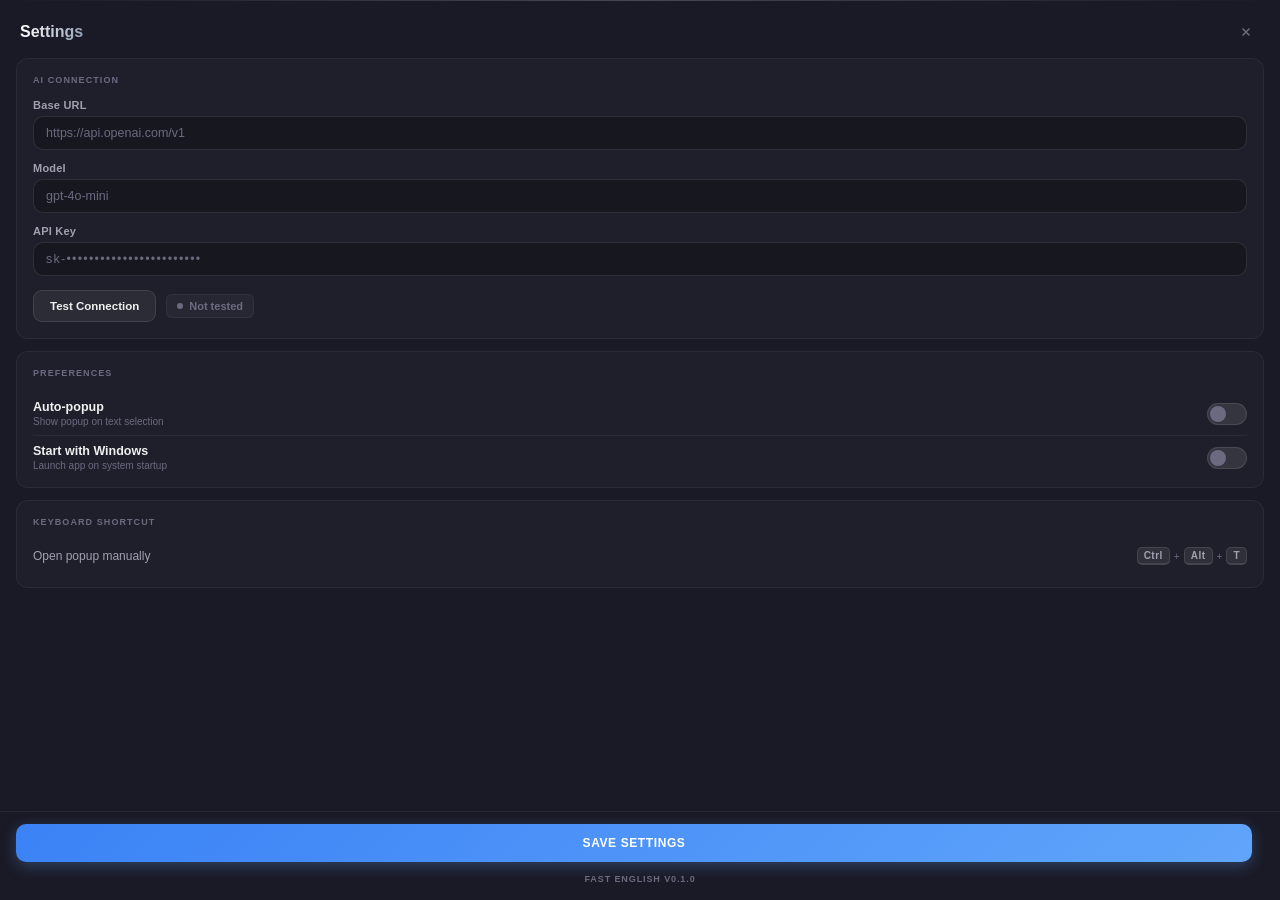
==== assets/popup/settings.html @ 7d591eac "feat(ui): migrate popup and settings to WebView2 with wry/tao - Replace iced-based popup with HTML/C" ====
<!DOCTYPE html>
<html lang="en">
<head>
  <meta charset="UTF-8">
  <meta name="viewport" content="width=device-width, initial-scale=1.0">
  <title>Fast English — Settings</title>
  <link rel="stylesheet" href="settings.css">
</head>
<body>

<div id="settings-root">
  <div class="settings-container">

    <!-- Header -->
    <div class="settings-header">
      <span class="settings-title">Settings</span>
      <button class="btn-close" id="settings-close" aria-label="Close">
        <svg width="14" height="14" viewBox="0 0 24 24" fill="none" stroke="currentColor" stroke-width="2.5">
          <path d="M18 6L6 18M6 6l12 12"/>
        </svg>
      </button>
    </div>

    <!-- Scrollable Body -->
    <div class="settings-body">

      <!-- AI Connection -->
      <div class="settings-section">
        <div class="section-title">AI Connection</div>

        <div class="field">
          <label class="field-label" for="input-base-url">Base URL</label>
          <input
            class="field-input"
            id="input-base-url"
            type="url"
            placeholder="https://api.openai.com/v1"
            autocomplete="off"
            spellcheck="false"
          />
        </div>

        <div class="field">
          <label class="field-label" for="input-model">Model</label>
          <input
            class="field-input"
            id="input-model"
            type="text"
            placeholder="gpt-4o-mini"
            autocomplete="off"
            spellcheck="false"
          />
        </div>

        <div class="field">
          <label class="field-label" for="input-api-key">API Key</label>
          <input
            class="field-input"
            id="input-api-key"
            type="password"
            placeholder="sk-••••••••••••••••••••••••"
            autocomplete="new-password"
            spellcheck="false"
          />
        </div>

        <div class="test-row">
          <button class="btn-test" id="btn-test-connection">Test Connection</button>
          <div class="status-badge status-badge--idle" id="test-status-badge">
            <div class="badge-dot"></div>
            <span id="test-status-text">Not tested</span>
          </div>
        </div>
      </div>

      <!-- Preferences -->
      <div class="settings-section">
        <div class="section-title">Preferences</div>

        <div class="preference-row">
          <div class="preference-label">
            <span class="preference-name">Auto-popup</span>
            <span class="preference-hint">Show popup on text selection</span>
          </div>
          <label class="toggle-switch">
            <input type="checkbox" id="toggle-auto-popup">
            <span class="toggle-slider"></span>
          </label>
        </div>

        <div class="preference-row">
          <div class="preference-label">
            <span class="preference-name">Start with Windows</span>
            <span class="preference-hint">Launch app on system startup</span>
          </div>
          <label class="toggle-switch">
            <input type="checkbox" id="toggle-auto-start">
            <span class="toggle-slider"></span>
          </label>
        </div>
      </div>

      <!-- Hotkey -->
      <div class="settings-section">
        <div class="section-title">Keyboard Shortcut</div>
        <div class="hotkey-row">
          <span class="hotkey-label">Open popup manually</span>
          <div class="hotkey-keys">
            <span class="kbd">Ctrl</span>
            <span class="hotkey-plus">+</span>
            <span class="kbd">Alt</span>
            <span class="hotkey-plus">+</span>
            <span class="kbd">T</span>
          </div>
        </div>
      </div>

    </div><!-- /.settings-body -->

    <!-- Footer: Save + Version -->
    <div class="settings-footer">
      <div class="save-row">
        <button class="btn-save" id="btn-save">Save Settings</button>
        <span class="save-feedback" id="save-feedback"></span>
      </div>
      <div class="version-label">Fast English v0.1.0</div>
    </div>

  </div><!-- /.settings-container -->
</div><!-- /#settings-root -->

<script src="settings.js"></script>
</body>
</html>
---- assets/popup/settings.css ----
/* ===================================================
   Fast English — Settings Window Stylesheet
   Shares design tokens with popup.css
   =================================================== */

/* ---------- Font ---------- */
@font-face {
  font-family: 'Plus Jakarta Sans';
  font-style: normal;
  font-weight: 400 700;
  src: local('Plus Jakarta Sans'), local('PlusJakartaSans');
}

/* ---------- Design Tokens (same as popup.css) ---------- */
:root {
  --surface:           rgba(30, 30, 46, 1);
  --surface-elevated:  rgba(37, 37, 54, 1);
  --surface-border:    rgba(58, 58, 80, 0.6);
  --mica-bg:           rgba(26, 26, 38, 1);
  --border:            rgba(255, 255, 255, 0.1);
  --border-subtle:     rgba(255, 255, 255, 0.05);

  --primary:           #3b82f6;
  --primary-light:     #60a5fa;
  --primary-glow:      rgba(96, 165, 250, 0.3);
  --primary-gradient:  linear-gradient(135deg, #3b82f6 0%, #60a5fa 100%);

  --text-primary:      #f0f0f0;
  --text-secondary:    #a0a0b0;
  --text-muted:        #6b6b80;

  --success:           #22c55e;
  --error:             #ef4444;
  --warning:           #fbbc2e;

  --radius-popup:      20px;
  --radius-card:       12px;
  --radius-btn:        10px;
  --radius-input:      10px;

  --transition-fast:   150ms ease;
  --transition-base:   200ms cubic-bezier(0.23, 1, 0.32, 1);
}

/* ---------- Reset ---------- */
*, *::before, *::after {
  box-sizing: border-box;
  margin: 0;
  padding: 0;
}

/* ---------- Base ---------- */
html, body {
  width: 100%;
  height: 100%;
}

body {
  margin: 0;
  background: #1a1a26;
  overflow: hidden;
  font-family: 'Plus Jakarta Sans', 'Segoe UI', -apple-system, sans-serif;
  font-size: 14px;
  color: var(--text-primary);
  -webkit-font-smoothing: antialiased;
}

#settings-root {
  width: 100%;
  height: 100%;
}

/* ---------- Settings Container ---------- */
.settings-container {
  background: var(--mica-bg);
  border: none;
  border-radius: 0;
  box-shadow: none;
  position: relative;
  overflow: hidden;
  display: flex;
  flex-direction: column;
  width: 100%;
  height: 100%;
}

.settings-container::before {
  content: "";
  position: absolute;
  top: 0; left: 0; right: 0; height: 1px;
  background: linear-gradient(90deg, transparent, rgba(255, 255, 255, 0.2), transparent);
  pointer-events: none;
  z-index: 1;
}

@keyframes slideIn {
  from { opacity: 0; transform: translateY(20px) scale(0.95); }
  to   { opacity: 1; transform: translateY(0)    scale(1); }
}

/* ---------- Settings Header ---------- */
.settings-header {
  display: flex;
  align-items: center;
  justify-content: space-between;
  padding: 18px 20px 12px;
  flex-shrink: 0;
}

.settings-title {
  font-size: 16px;
  font-weight: 700;
  background: linear-gradient(to right, #fff, #94a3b8);
  -webkit-background-clip: text;
  -webkit-text-fill-color: transparent;
  background-clip: text;
}

/* Close button */
.btn-close {
  background: none;
  border: none;
  cursor: pointer;
  color: var(--text-muted);
  width: 28px;
  height: 28px;
  border-radius: 50%;
  display: flex;
  align-items: center;
  justify-content: center;
  transition: background var(--transition-fast), color var(--transition-fast);
  flex-shrink: 0;
}
.btn-close:hover { background: rgba(255,255,255,0.1); color: var(--text-primary); }
.btn-close:active { transform: scale(0.92); }

/* ---------- Scrollable Body ---------- */
.settings-body {
  flex: 1;
  overflow-y: auto;
  padding: 0 16px 16px;
}

.settings-body::-webkit-scrollbar { width: 4px; }
.settings-body::-webkit-scrollbar-track { background: transparent; }
.settings-body::-webkit-scrollbar-thumb { background: var(--surface-border); border-radius: 2px; }

/* ---------- Section Card ---------- */
.settings-section {
  background: rgba(255,255,255,0.025);
  border: 1px solid var(--border-subtle);
  border-radius: var(--radius-card);
  padding: 16px;
  margin-bottom: 12px;
}

.section-title {
  font-size: 9px;
  font-weight: 700;
  letter-spacing: 0.12em;
  text-transform: uppercase;
  color: var(--text-muted);
  margin-bottom: 14px;
}

/* ---------- Form Fields ---------- */
.field {
  margin-bottom: 12px;
}
.field:last-child { margin-bottom: 0; }

.field-label {
  display: block;
  font-size: 11px;
  font-weight: 600;
  color: var(--text-secondary);
  margin-bottom: 5px;
  letter-spacing: 0.02em;
}

.field-input {
  width: 100%;
  background: rgba(0,0,0,0.25);
  border: 1px solid var(--border);
  border-radius: var(--radius-input);
  color: var(--text-primary);
  font-family: inherit;
  font-size: 12.5px;
  padding: 9px 12px;
  outline: none;
  transition: border-color var(--transition-fast), box-shadow var(--transition-fast), background var(--transition-fast);
}
.field-input:hover  { border-color: rgba(255,255,255,0.2); background: rgba(0,0,0,0.3); }
.field-input:focus  { border-color: var(--primary); box-shadow: 0 0 0 2px rgba(59,130,246,0.2); }
.field-input::placeholder { color: var(--text-muted); }
.field-input[type="password"] { letter-spacing: 0.1em; }

/* ---------- Test Connection Row ---------- */
.test-row {
  display: flex;
  align-items: center;
  gap: 10px;
  margin-top: 14px;
}

.btn-test {
  background: rgba(255,255,255,0.06);
  border: 1px solid var(--border);
  border-radius: 9px;
  color: var(--text-primary);
  font-family: inherit;
  font-size: 11.5px;
  font-weight: 600;
  padding: 9px 16px;
  cursor: pointer;
  transition: all var(--transition-fast);
  white-space: nowrap;
}
.btn-test:hover  { background: rgba(255,255,255,0.1); border-color: rgba(255,255,255,0.2); }
.btn-test:active { transform: scale(0.97); }

/* Test status badge */
.status-badge {
  display: inline-flex;
  align-items: center;
  gap: 6px;
  font-size: 11px;
  font-weight: 600;
  padding: 5px 10px;
  border-radius: 6px;
  transition: all var(--transition-fast);
}

.status-badge--idle {
  background: rgba(255,255,255,0.04);
  color: var(--text-muted);
  border: 1px solid var(--border-subtle);
}

.status-badge--testing {
  background: rgba(251,188,46,0.1);
  color: var(--warning);
  border: 1px solid rgba(251,188,46,0.2);
}

.status-badge--success {
  background: rgba(34,197,94,0.1);
  color: var(--success);
  border: 1px solid rgba(34,197,94,0.2);
}

.status-badge--failure {
  background: rgba(239,68,68,0.1);
  color: var(--error);
  border: 1px solid rgba(239,68,68,0.2);
}

.badge-dot {
  width: 6px;
  height: 6px;
  border-radius: 50%;
  flex-shrink: 0;
}

.status-badge--idle    .badge-dot { background: var(--text-muted); }
.status-badge--testing .badge-dot { background: var(--warning); animation: pulse 1s ease-in-out infinite; }
.status-badge--success .badge-dot { background: var(--success); }
.status-badge--failure .badge-dot { background: var(--error); }

@keyframes pulse {
  0%, 100% { opacity: 1; } 50% { opacity: 0.4; }
}

/* ---------- Toggle Switch ---------- */
.preference-row {
  display: flex;
  align-items: center;
  justify-content: space-between;
  padding: 8px 0;
  border-bottom: 1px solid var(--border-subtle);
}
.preference-row:last-child { border-bottom: none; padding-bottom: 0; }
.preference-row:first-child { padding-top: 0; }

.preference-label {
  display: flex;
  flex-direction: column;
  gap: 2px;
}

.preference-name {
  font-size: 12.5px;
  font-weight: 600;
  color: var(--text-primary);
}

.preference-hint {
  font-size: 10px;
  color: var(--text-muted);
}

/* Toggle */
.toggle-switch {
  position: relative;
  display: inline-block;
  width: 40px;
  height: 22px;
  flex-shrink: 0;
}

.toggle-switch input {
  opacity: 0;
  width: 0;
  height: 0;
  position: absolute;
}

.toggle-slider {
  position: absolute;
  cursor: pointer;
  inset: 0;
  background: rgba(255,255,255,0.1);
  border: 1px solid var(--border);
  border-radius: 11px;
  transition: background var(--transition-base), border-color var(--transition-base);
}

.toggle-slider::before {
  content: "";
  position: absolute;
  width: 16px;
  height: 16px;
  left: 2px;
  top: 50%;
  transform: translateY(-50%);
  background: var(--text-muted);
  border-radius: 50%;
  transition: transform var(--transition-base), background var(--transition-base);
}

.toggle-switch input:checked + .toggle-slider {
  background: rgba(59,130,246,0.35);
  border-color: var(--primary);
}

.toggle-switch input:checked + .toggle-slider::before {
  transform: translateX(18px) translateY(-50%);
  background: var(--primary-light);
}

.toggle-switch input:focus + .toggle-slider {
  box-shadow: 0 0 0 2px rgba(59,130,246,0.25);
}

/* ---------- Hotkey Badge ---------- */
.hotkey-row {
  display: flex;
  align-items: center;
  justify-content: space-between;
  padding: 6px 0;
}

.hotkey-label {
  font-size: 12px;
  color: var(--text-secondary);
}

.hotkey-keys {
  display: flex;
  gap: 4px;
  align-items: center;
}

.kbd {
  background: rgba(255,255,255,0.08);
  border: 1px solid var(--border);
  border-bottom-width: 2px;
  border-radius: 5px;
  font-size: 10px;
  font-weight: 700;
  color: var(--text-secondary);
  padding: 2px 6px;
  font-family: inherit;
  letter-spacing: 0.05em;
}

.hotkey-plus {
  font-size: 10px;
  color: var(--text-muted);
}

/* ---------- Save Button + Footer ---------- */
.settings-footer {
  padding: 12px 16px 16px;
  border-top: 1px solid var(--border-subtle);
  flex-shrink: 0;
}

.save-row {
  display: flex;
  align-items: center;
  gap: 12px;
  margin-bottom: 12px;
}

.btn-save {
  flex: 1;
  background: var(--primary-gradient);
  box-shadow: 0 4px 15px var(--primary-glow);
  border: none;
  border-radius: var(--radius-btn);
  color: white;
  font-family: inherit;
  font-size: 12px;
  font-weight: 700;
  letter-spacing: 0.05em;
  text-transform: uppercase;
  padding: 12px;
  cursor: pointer;
  transition: all var(--transition-base);
}
.btn-save:hover  { box-shadow: 0 6px 20px var(--primary-glow); transform: translateY(-1px); }
.btn-save:active { transform: scale(0.97); }

.save-feedback {
  font-size: 11px;
  font-weight: 600;
  opacity: 0;
  transition: opacity var(--transition-fast);
  white-space: nowrap;
}
.save-feedback.visible    { opacity: 1; }
.save-feedback.ok   { color: var(--success); }
.save-feedback.fail { color: var(--error); }

.version-label {
  font-size: 9px;
  font-weight: 600;
  letter-spacing: 0.1em;
  text-transform: uppercase;
  color: var(--text-muted);
  text-align: center;
}

/* ---------- Scrollbar ---------- */
::-webkit-scrollbar { width: 4px; }
::-webkit-scrollbar-track { background: transparent; }
::-webkit-scrollbar-thumb { background: var(--surface-border); border-radius: 2px; }
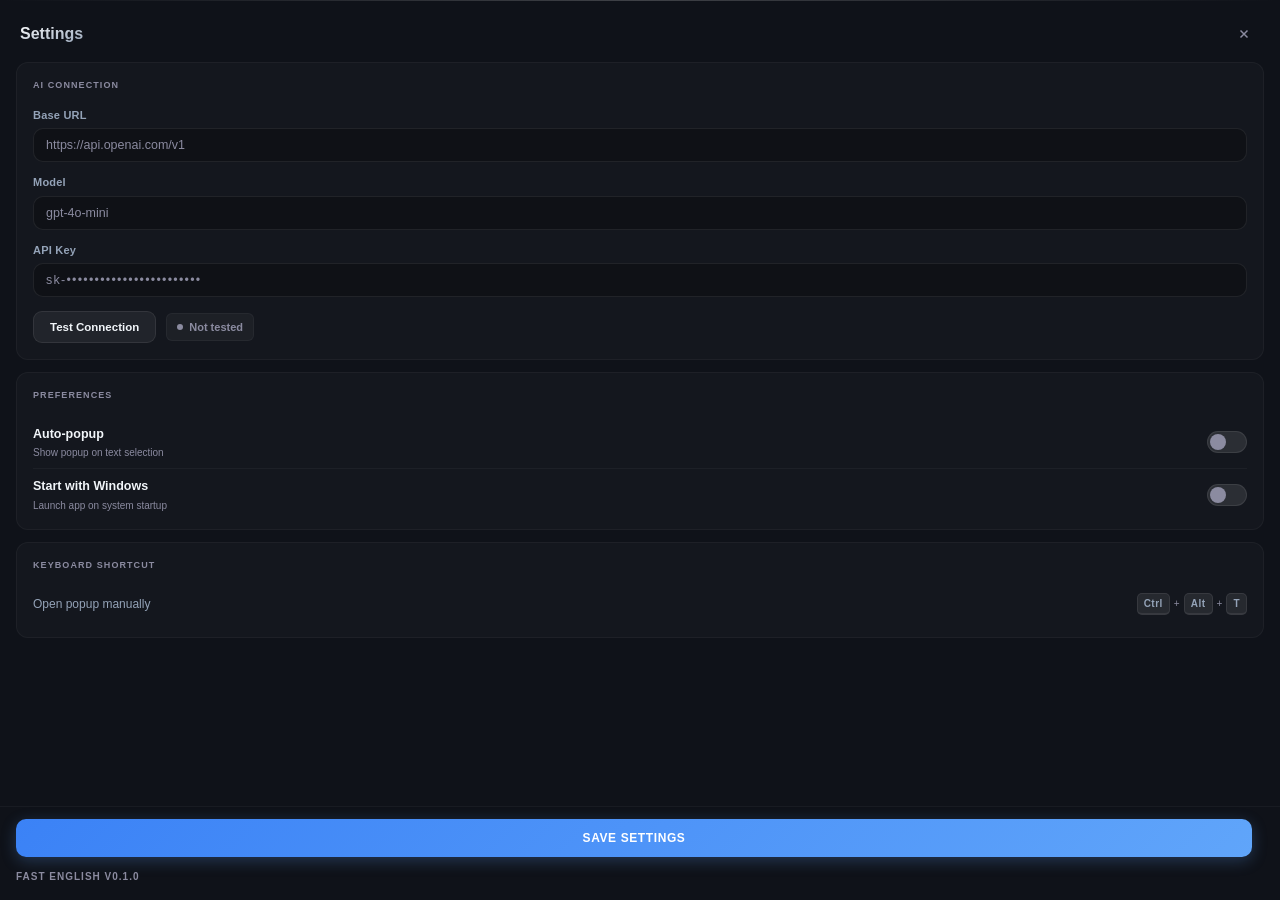
==== commit 9642be82: "feat(ui-ux): implement Phase 2 Core UX & Component System Implemented comprehensive UX improvements " ====
--- a/assets/popup/settings.html
+++ b/assets/popup/settings.html
@@ -4,6 +4,9 @@
   <meta charset="UTF-8">
   <meta name="viewport" content="width=device-width, initial-scale=1.0">
   <title>Fast English — Settings</title>
+  <link rel="stylesheet" href="tokens.css">
+  <link rel="stylesheet" href="base.css">
+  <link rel="stylesheet" href="components.css">
   <link rel="stylesheet" href="settings.css">
 </head>
 <body>
@@ -14,7 +17,7 @@
     <!-- Header -->
     <div class="settings-header">
       <span class="settings-title">Settings</span>
-      <button class="btn-close" id="settings-close" aria-label="Close">
+      <button class="btn btn--icon" id="settings-close" aria-label="Close">
         <svg width="14" height="14" viewBox="0 0 24 24" fill="none" stroke="currentColor" stroke-width="2.5">
           <path d="M18 6L6 18M6 6l12 12"/>
         </svg>
@@ -58,7 +61,7 @@
             class="field-input"
             id="input-api-key"
             type="password"
-            placeholder="sk-••••••••••••••••••••••••"
+            placeholder="sk-&#x2022;&#x2022;&#x2022;&#x2022;&#x2022;&#x2022;&#x2022;&#x2022;&#x2022;&#x2022;&#x2022;&#x2022;&#x2022;&#x2022;&#x2022;&#x2022;&#x2022;&#x2022;&#x2022;&#x2022;&#x2022;&#x2022;&#x2022;&#x2022;"
             autocomplete="new-password"
             spellcheck="false"
           />
@@ -66,8 +69,8 @@
 
         <div class="test-row">
           <button class="btn-test" id="btn-test-connection">Test Connection</button>
-          <div class="status-badge status-badge--idle" id="test-status-badge">
-            <div class="badge-dot"></div>
+          <div class="status-badge status-badge--idle" id="test-status-badge" role="status" aria-live="polite">
+            <div class="status-dot status-dot--sm"></div>
             <span id="test-status-text">Not tested</span>
           </div>
         </div>
@@ -121,9 +124,9 @@
     <div class="settings-footer">
       <div class="save-row">
         <button class="btn-save" id="btn-save">Save Settings</button>
-        <span class="save-feedback" id="save-feedback"></span>
+        <span class="save-feedback" id="save-feedback" aria-live="polite"></span>
       </div>
-      <div class="version-label">Fast English v0.1.0</div>
+      <div class="label-upper" id="version-label">Fast English v0.1.0</div>
     </div>
 
   </div><!-- /.settings-container -->
--- a/assets/popup/tokens.css
+++ b/assets/popup/tokens.css
@@ -0,0 +1,221 @@
+/* ===================================================
+   Fast English — Design Token System (Fluent Midnight)
+   Source of truth for all design values.
+   Dark theme: :root
+   Light theme: :root[data-theme="light"]
+   Backward-compat aliases at bottom for legacy names.
+   =================================================== */
+
+/* ── Dark Theme (default) ── */
+:root {
+
+  /* Color: Surface */
+  --color-surface-base:     #0F1219;
+  --color-surface-card:     #1A1D27;
+  --color-surface-elevated: #232733;
+  --color-surface-overlay:  rgba(26, 29, 39, 0.92);
+  --color-surface-input:    rgba(0, 0, 0, 0.25);
+  --color-surface-hover:    rgba(255, 255, 255, 0.06);
+  --color-surface-active:   rgba(255, 255, 255, 0.03);
+
+  /* Color: Border */
+  --color-border-default: rgba(255, 255, 255, 0.08);
+  --color-border-subtle:  rgba(255, 255, 255, 0.04);
+  --color-border-strong:  rgba(255, 255, 255, 0.15);
+  --color-border-focus:   var(--color-primary-default);
+
+  /* Color: Primary */
+  --color-primary-default:  #3B82F6;
+  --color-primary-hover:    #60A5FA;
+  --color-primary-active:   #2563EB;
+  --color-primary-surface:  rgba(59, 130, 246, 0.12);
+  --color-primary-glow:     rgba(96, 165, 250, 0.25);
+  --color-primary-gradient: linear-gradient(135deg, #3B82F6 0%, #60A5FA 100%);
+
+  /* Color: Text */
+  --color-text-primary:    #F1F5F9;
+  --color-text-secondary:  #94A3B8;
+  --color-text-muted:      #8b8ba0; /* WCAG AA >=4.5:1 on dark surface */
+  --color-text-inverse:    #0F172A;
+  --color-text-on-primary: #FFFFFF;
+
+  /* Color: Status */
+  --color-success:         #22C55E;
+  --color-success-surface: rgba(34, 197, 94, 0.12);
+  --color-error:           #EF4444;
+  --color-error-surface:   rgba(239, 68, 68, 0.12);
+  --color-warning:         #F59E0B;
+  --color-warning-surface: rgba(245, 158, 11, 0.12);
+
+  /* Color: Tool Accents */
+  --color-tool-blue-bg:   rgba(59, 130, 246, 0.10);
+  --color-tool-blue-fg:   #60A5FA;
+  --color-tool-green-bg:  rgba(34, 197, 94, 0.10);
+  --color-tool-green-fg:  #4ADE80;
+  --color-tool-purple-bg: rgba(168, 85, 247, 0.10);
+  --color-tool-purple-fg: #C084FC;
+  --color-tool-amber-bg:  rgba(245, 158, 11, 0.10);
+  --color-tool-amber-fg:  #FBBF24;
+
+  /* Spacing */
+  --spacing-xs:      4px;
+  --spacing-sm:      8px;
+  --spacing-md:      12px;
+  --spacing-lg:      16px;
+  --spacing-xl:      20px;
+  --spacing-2xl:     24px;
+  --spacing-section: 18px;
+
+  /* Radius */
+  --radius-sm:   6px;
+  --radius-md:   10px;
+  --radius-lg:   12px;
+  --radius-xl:   16px;
+  --radius-full: 9999px;
+
+  /* Shadow */
+  --shadow-sm:    0 1px 2px rgba(0, 0, 0, 0.3);
+  --shadow-md:    0 4px 12px rgba(0, 0, 0, 0.3);
+  --shadow-lg:    0 8px 24px rgba(0, 0, 0, 0.4);
+  --shadow-glow:  0 4px 15px var(--color-primary-glow);
+  --shadow-popup: 0 12px 40px rgba(0, 0, 0, 0.5), 0 0 0 1px var(--color-border-subtle);
+
+  /* Transition */
+  --transition-fast: 100ms ease;
+  --transition-base: 200ms cubic-bezier(0.23, 1, 0.32, 1);
+  --transition-slow: 400ms cubic-bezier(0.16, 1, 0.3, 1);
+
+  /* Font */
+  --font-family:          'Plus Jakarta Sans', 'Segoe UI Variable', 'Segoe UI', -apple-system, sans-serif;
+  --font-mono:            'Cascadia Code', 'Fira Code', 'Consolas', monospace;
+  --font-size-xs:         9px;
+  --font-size-sm:         11px;
+  --font-size-base:       13px;
+  --font-size-md:         14px;
+  --font-size-lg:         16px;
+  --font-size-xl:         18px;
+  --font-weight-normal:   400;
+  --font-weight-medium:   500;
+  --font-weight-semibold: 600;
+  --font-weight-bold:     700;
+  --line-height-tight:    1.2;
+  --line-height-base:     1.5;
+  --line-height-relaxed:  1.6;
+
+  /* Z-Index */
+  --z-base:    1;
+  --z-header:  10;
+  --z-overlay: 20;
+  --z-popup:   50;
+  --z-tooltip: 100;
+
+  /* ── Backward Compatibility Aliases ── */
+  /* Maps old token names -> new names so existing CSS keeps working */
+  --surface:          var(--color-surface-card);
+  --surface-elevated: var(--color-surface-elevated);
+  --surface-border:   rgba(58, 58, 80, 0.6); /* no new equivalent -- keep old value */
+  --mica-bg:          var(--color-surface-base);
+  --border:           var(--color-border-default);
+  --border-subtle:    var(--color-border-subtle);
+  --primary:          var(--color-primary-default);
+  --primary-light:    var(--color-primary-hover);
+  --primary-glow:     var(--color-primary-glow);
+  --primary-gradient: var(--color-primary-gradient);
+  --text-primary:     var(--color-text-primary);
+  --text-secondary:   var(--color-text-secondary);
+  --text-muted:       var(--color-text-muted); /* FIXED: was #6b6b80, now >=4.5:1 WCAG AA */
+  --success:          var(--color-success);
+  --error:            var(--color-error);
+  --warning:          var(--color-warning);
+  --tool-blue-bg:     var(--color-tool-blue-bg);
+  --tool-blue-fg:     var(--color-tool-blue-fg);
+  --tool-green-bg:    var(--color-tool-green-bg);
+  --tool-green-fg:    var(--color-tool-green-fg);
+  --tool-purple-bg:   var(--color-tool-purple-bg);
+  --tool-purple-fg:   var(--color-tool-purple-fg);
+  --tool-amber-bg:    var(--color-tool-amber-bg);
+  --tool-amber-fg:    var(--color-tool-amber-fg);
+  --radius-popup:     20px;
+  --radius-card:      var(--radius-lg);
+  --radius-btn:       var(--radius-md);
+  --radius-input:     var(--radius-md);
+  --transition-pop:   var(--transition-slow);
+}
+
+/* ── Light Theme ── */
+:root[data-theme="light"] {
+
+  /* Color: Surface */
+  --color-surface-base:     #F8FAFC;
+  --color-surface-card:     #FFFFFF;
+  --color-surface-elevated: #F1F5F9;
+  --color-surface-overlay:  rgba(248, 250, 252, 0.92);
+  --color-surface-input:    rgba(0, 0, 0, 0.04);
+  --color-surface-hover:    rgba(0, 0, 0, 0.04);
+  --color-surface-active:   rgba(0, 0, 0, 0.02);
+
+  /* Color: Border */
+  --color-border-default: rgba(0, 0, 0, 0.10);
+  --color-border-subtle:  rgba(0, 0, 0, 0.06);
+  --color-border-strong:  rgba(0, 0, 0, 0.18);
+  --color-border-focus:   var(--color-primary-default);
+
+  /* Color: Primary */
+  --color-primary-default:  #2563EB;
+  --color-primary-hover:    #3B82F6;
+  --color-primary-active:   #1D4ED8;
+  --color-primary-surface:  rgba(37, 99, 235, 0.10);
+  --color-primary-glow:     rgba(59, 130, 246, 0.20);
+  --color-primary-gradient: linear-gradient(135deg, #2563EB 0%, #3B82F6 100%);
+
+  /* Color: Text */
+  --color-text-primary:    #0F172A;
+  --color-text-secondary:  #475569;
+  --color-text-muted:      #64748B;
+  --color-text-inverse:    #F1F5F9;
+  --color-text-on-primary: #FFFFFF;
+
+  /* Color: Status */
+  --color-success:         #16A34A;
+  --color-success-surface: rgba(22, 163, 74, 0.10);
+  --color-error:           #DC2626;
+  --color-error-surface:   rgba(220, 38, 38, 0.10);
+  --color-warning:         #D97706;
+  --color-warning-surface: rgba(217, 119, 6, 0.10);
+
+  /* Color: Tool Accents */
+  --color-tool-blue-bg:   rgba(37, 99, 235, 0.08);
+  --color-tool-blue-fg:   #2563EB;
+  --color-tool-green-bg:  rgba(22, 163, 74, 0.08);
+  --color-tool-green-fg:  #16A34A;
+  --color-tool-purple-bg: rgba(124, 58, 237, 0.08);
+  --color-tool-purple-fg: #7C3AED;
+  --color-tool-amber-bg:  rgba(217, 119, 6, 0.08);
+  --color-tool-amber-fg:  #D97706;
+
+  /* Backward compat aliases for light theme */
+  --surface:          var(--color-surface-card);
+  --surface-elevated: var(--color-surface-elevated);
+  --surface-border:   rgba(200, 200, 220, 0.6);
+  --mica-bg:          var(--color-surface-base);
+  --border:           var(--color-border-default);
+  --border-subtle:    var(--color-border-subtle);
+  --primary:          var(--color-primary-default);
+  --primary-light:    var(--color-primary-hover);
+  --primary-glow:     var(--color-primary-glow);
+  --primary-gradient: var(--color-primary-gradient);
+  --text-primary:     var(--color-text-primary);
+  --text-secondary:   var(--color-text-secondary);
+  --text-muted:       var(--color-text-muted);
+  --success:          var(--color-success);
+  --error:            var(--color-error);
+  --warning:          var(--color-warning);
+  --tool-blue-bg:     var(--color-tool-blue-bg);
+  --tool-blue-fg:     var(--color-tool-blue-fg);
+  --tool-green-bg:    var(--color-tool-green-bg);
+  --tool-green-fg:    var(--color-tool-green-fg);
+  --tool-purple-bg:   var(--color-tool-purple-bg);
+  --tool-purple-fg:   var(--color-tool-purple-fg);
+  --tool-amber-bg:    var(--color-tool-amber-bg);
+  --tool-amber-fg:    var(--color-tool-amber-fg);
+}
--- a/assets/popup/base.css
+++ b/assets/popup/base.css
@@ -0,0 +1,60 @@
+/* ===================================================
+   Fast English — Base Stylesheet
+   Shared reset, fonts, scrollbar, and accessibility.
+   Load order: tokens.css -> base.css -> popup/settings.css
+   =================================================== */
+
+/* ---------- Font ---------- */
+@font-face {
+  font-family: 'Plus Jakarta Sans';
+  font-style: normal;
+  font-weight: 400 700;
+  src: local('Plus Jakarta Sans'), local('PlusJakartaSans');
+}
+
+/* ---------- Reset ---------- */
+*, *::before, *::after {
+  box-sizing: border-box;
+  margin: 0;
+  padding: 0;
+}
+
+/* ---------- Base Layout ---------- */
+html, body {
+  width: 100%;
+  height: 100%;
+}
+
+body {
+  margin: 0;
+  background: var(--mica-bg);
+  overflow: hidden;
+  font-family: var(--font-family);
+  font-size: var(--font-size-md);
+  color: var(--text-primary);
+  -webkit-font-smoothing: antialiased;
+  line-height: var(--line-height-base);
+}
+
+/* ---------- Scrollbars ---------- */
+::-webkit-scrollbar { width: 4px; }
+::-webkit-scrollbar-track { background: transparent; }
+::-webkit-scrollbar-thumb { background: var(--surface-border); border-radius: 2px; }
+
+/* ---------- Accessibility: Focus ---------- */
+:focus-visible {
+  outline: 2px solid var(--primary);
+  outline-offset: 2px;
+}
+
+/* ---------- Accessibility: Reduced Motion ---------- */
+@media (prefers-reduced-motion: reduce) {
+  *,
+  *::before,
+  *::after {
+    animation-duration: 0.01ms !important;
+    animation-iteration-count: 1 !important;
+    transition-duration: 0.01ms !important;
+    scroll-behavior: auto !important;
+  }
+}
--- a/assets/popup/components.css
+++ b/assets/popup/components.css
@@ -0,0 +1,241 @@
+/* ===================================================
+   Fast English — Shared Component Stylesheet
+   Requires: tokens.css, base.css
+   Used by: popup.css, settings.css
+   =================================================== */
+
+/* ---------- Button Base ---------- */
+.btn {
+  display: inline-flex;
+  align-items: center;
+  justify-content: center;
+  gap: 6px;
+  border: none;
+  border-radius: var(--radius-btn);
+  font-family: inherit;
+  font-weight: 600;
+  cursor: pointer;
+  transition: all var(--transition-base);
+  outline: none;
+}
+
+.btn:focus-visible {
+  outline: 2px solid var(--primary);
+  outline-offset: 2px;
+}
+
+.btn:active {
+  transform: scale(0.97);
+}
+
+/* ---------- Button Variants ---------- */
+.btn--primary {
+  background: var(--primary-gradient);
+  box-shadow: 0 4px 15px var(--primary-glow);
+  color: white;
+  font-size: 11px;
+  font-weight: 700;
+  letter-spacing: 0.06em;
+  text-transform: uppercase;
+  padding: 12px 14px;
+}
+
+.btn--primary:hover {
+  box-shadow: 0 6px 20px var(--primary-glow);
+  transform: translateY(-1px);
+}
+
+.btn--primary:active {
+  transform: scale(0.97);
+}
+
+.btn--secondary {
+  background: rgba(255, 255, 255, 0.05);
+  border: 1px solid var(--border-subtle);
+  color: var(--text-secondary);
+  font-size: 11px;
+  font-weight: 700;
+  letter-spacing: 0.06em;
+  text-transform: uppercase;
+  padding: 12px 18px;
+}
+
+.btn--secondary:hover {
+  background: rgba(255, 255, 255, 0.1);
+  color: var(--text-primary);
+}
+
+.btn--ghost {
+  background: none;
+  border: 1px solid var(--border);
+  color: var(--text-secondary);
+  font-size: 11px;
+  font-weight: 600;
+  padding: 10px 16px;
+}
+
+.btn--ghost:hover {
+  background: rgba(255, 255, 255, 0.05);
+  color: var(--text-primary);
+}
+
+/* ---------- Icon Buttons ---------- */
+.btn--icon {
+  background: none;
+  border: none;
+  color: var(--text-muted);
+  width: 32px;
+  height: 32px;
+  border-radius: 50%;
+  padding: 0;
+  flex-shrink: 0;
+}
+
+.btn--icon:hover {
+  background: rgba(255, 255, 255, 0.1);
+  color: var(--text-primary);
+}
+
+.btn--icon:active {
+  transform: scale(0.92);
+}
+
+/* Icon button with text (back button pattern) */
+.btn--icon-text {
+  background: none;
+  border: none;
+  color: var(--text-secondary);
+  display: flex;
+  align-items: center;
+  gap: 6px;
+  padding: 4px 8px 4px 4px;
+  border-radius: 8px;
+  font-size: 12px;
+  font-weight: 600;
+}
+
+.btn--icon-text:hover {
+  background: rgba(255, 255, 255, 0.07);
+  color: var(--text-primary);
+}
+
+.btn--icon-text:active {
+  transform: scale(0.96);
+}
+
+/* ---------- Textarea Base ---------- */
+.textarea {
+  width: 100%;
+  background: rgba(0, 0, 0, 0.25);
+  border: 1px solid var(--border-subtle);
+  border-radius: 12px;
+  color: var(--text-secondary);
+  font-family: inherit;
+  font-size: 12.5px;
+  line-height: 1.6;
+  padding: 12px 14px;
+  outline: none;
+  resize: vertical;
+  transition: border-color var(--transition-fast), box-shadow var(--transition-fast), background var(--transition-fast);
+}
+
+.textarea:focus {
+  border-color: var(--primary);
+  box-shadow: 0 0 0 2px rgba(59, 130, 246, 0.2);
+  background: rgba(255, 255, 255, 0.03);
+}
+
+.textarea--readonly {
+  color: var(--text-primary);
+  resize: none;
+  cursor: default;
+}
+
+.textarea--highlighted {
+  border-color: rgba(59, 130, 246, 0.2);
+  color: var(--text-primary);
+}
+
+/* ---------- Status Dot ---------- */
+.status-dot {
+  width: 8px;
+  height: 8px;
+  border-radius: 50%;
+  background: var(--primary);
+  flex-shrink: 0;
+}
+
+.status-dot--sm {
+  width: 6px;
+  height: 6px;
+}
+
+.status-dot--pulse {
+  animation: pulse 2s ease-in-out infinite;
+}
+
+@keyframes pulse {
+  0%, 100% { opacity: 1; transform: scale(1); }
+  50%       { opacity: 0.6; transform: scale(0.85); }
+}
+
+.status-dot--success {
+  background: var(--success);
+}
+
+.status-dot--error {
+  background: var(--error);
+}
+
+.status-dot--warning {
+  background: var(--warning);
+}
+
+/* ---------- Label Uppercase ---------- */
+.label-upper {
+  font-size: 10px;
+  font-weight: 700;
+  letter-spacing: 0.1em;
+  text-transform: uppercase;
+  color: var(--text-muted);
+}
+
+/* ---------- Feedback Toast ---------- */
+.feedback-toast {
+  font-size: 10px;
+  font-weight: 600;
+  opacity: 0;
+  transition: opacity var(--transition-fast);
+  text-align: center;
+  padding: 4px 16px 10px;
+  pointer-events: none;
+}
+
+.feedback-toast.visible {
+  opacity: 1;
+}
+
+.feedback-toast--success {
+  color: var(--success);
+}
+
+.feedback-toast--error {
+  color: var(--error);
+}
+
+/* ---------- Header (Draggable) ---------- */
+.header {
+  display: flex;
+  align-items: center;
+  justify-content: space-between;
+  padding: 18px 20px 14px;
+  cursor: grab;
+}
+
+.header:active {
+  cursor: grabbing;
+}
+
+.header--tight {
+  padding: 14px 20px 10px;
+}
--- a/assets/popup/settings.css
+++ b/assets/popup/settings.css
@@ -1,70 +1,10 @@
 /* ===================================================
    Fast English — Settings Window Stylesheet
-   Shares design tokens with popup.css
+   Requires: tokens.css, base.css
+   Contains settings-specific rules only.
    =================================================== */
 
-/* ---------- Font ---------- */
-@font-face {
-  font-family: 'Plus Jakarta Sans';
-  font-style: normal;
-  font-weight: 400 700;
-  src: local('Plus Jakarta Sans'), local('PlusJakartaSans');
-}
-
-/* ---------- Design Tokens (same as popup.css) ---------- */
-:root {
-  --surface:           rgba(30, 30, 46, 1);
-  --surface-elevated:  rgba(37, 37, 54, 1);
-  --surface-border:    rgba(58, 58, 80, 0.6);
-  --mica-bg:           rgba(26, 26, 38, 1);
-  --border:            rgba(255, 255, 255, 0.1);
-  --border-subtle:     rgba(255, 255, 255, 0.05);
-
-  --primary:           #3b82f6;
-  --primary-light:     #60a5fa;
-  --primary-glow:      rgba(96, 165, 250, 0.3);
-  --primary-gradient:  linear-gradient(135deg, #3b82f6 0%, #60a5fa 100%);
-
-  --text-primary:      #f0f0f0;
-  --text-secondary:    #a0a0b0;
-  --text-muted:        #6b6b80;
-
-  --success:           #22c55e;
-  --error:             #ef4444;
-  --warning:           #fbbc2e;
-
-  --radius-popup:      20px;
-  --radius-card:       12px;
-  --radius-btn:        10px;
-  --radius-input:      10px;
-
-  --transition-fast:   150ms ease;
-  --transition-base:   200ms cubic-bezier(0.23, 1, 0.32, 1);
-}
-
-/* ---------- Reset ---------- */
-*, *::before, *::after {
-  box-sizing: border-box;
-  margin: 0;
-  padding: 0;
-}
-
-/* ---------- Base ---------- */
-html, body {
-  width: 100%;
-  height: 100%;
-}
-
-body {
-  margin: 0;
-  background: #1a1a26;
-  overflow: hidden;
-  font-family: 'Plus Jakarta Sans', 'Segoe UI', -apple-system, sans-serif;
-  font-size: 14px;
-  color: var(--text-primary);
-  -webkit-font-smoothing: antialiased;
-}
-
+/* ---------- Settings Root ---------- */
 #settings-root {
   width: 100%;
   height: 100%;
@@ -108,31 +48,14 @@
 }
 
 .settings-title {
+  color: var(--text-primary);
   font-size: 16px;
   font-weight: 700;
-  background: linear-gradient(to right, #fff, #94a3b8);
+  background: linear-gradient(to bottom right, #fff, #94a3b8);
   -webkit-background-clip: text;
   -webkit-text-fill-color: transparent;
   background-clip: text;
 }
-
-/* Close button */
-.btn-close {
-  background: none;
-  border: none;
-  cursor: pointer;
-  color: var(--text-muted);
-  width: 28px;
-  height: 28px;
-  border-radius: 50%;
-  display: flex;
-  align-items: center;
-  justify-content: center;
-  transition: background var(--transition-fast), color var(--transition-fast);
-  flex-shrink: 0;
-}
-.btn-close:hover { background: rgba(255,255,255,0.1); color: var(--text-primary); }
-.btn-close:active { transform: scale(0.92); }
 
 /* ---------- Scrollable Body ---------- */
 .settings-body {
@@ -255,21 +178,10 @@
   border: 1px solid rgba(239,68,68,0.2);
 }
 
-.badge-dot {
-  width: 6px;
-  height: 6px;
-  border-radius: 50%;
-  flex-shrink: 0;
-}
-
-.status-badge--idle    .badge-dot { background: var(--text-muted); }
-.status-badge--testing .badge-dot { background: var(--warning); animation: pulse 1s ease-in-out infinite; }
-.status-badge--success .badge-dot { background: var(--success); }
-.status-badge--failure .badge-dot { background: var(--error); }
-
-@keyframes pulse {
-  0%, 100% { opacity: 1; } 50% { opacity: 0.4; }
-}
+.status-badge--idle    .status-dot { background: var(--text-muted); }
+.status-badge--testing .status-dot { background: var(--warning); }
+.status-badge--success .status-dot { background: var(--success); }
+.status-badge--failure .status-dot { background: var(--error); }
 
 /* ---------- Toggle Switch ---------- */
 .preference-row {
@@ -432,17 +344,3 @@
 .save-feedback.visible    { opacity: 1; }
 .save-feedback.ok   { color: var(--success); }
 .save-feedback.fail { color: var(--error); }
-
-.version-label {
-  font-size: 9px;
-  font-weight: 600;
-  letter-spacing: 0.1em;
-  text-transform: uppercase;
-  color: var(--text-muted);
-  text-align: center;
-}
-
-/* ---------- Scrollbar ---------- */
-::-webkit-scrollbar { width: 4px; }
-::-webkit-scrollbar-track { background: transparent; }
-::-webkit-scrollbar-thumb { background: var(--surface-border); border-radius: 2px; }
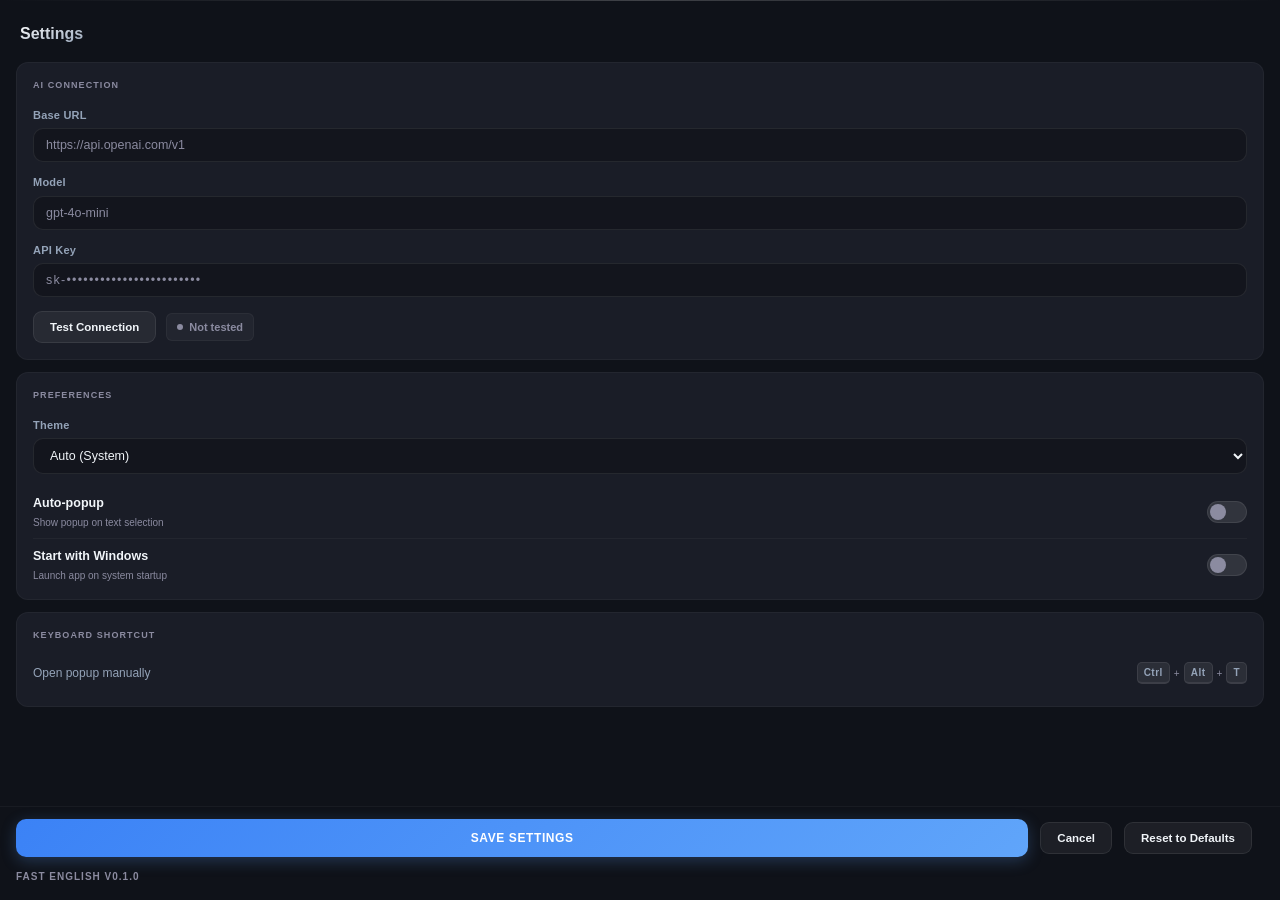
==== commit cb9921b6: "feat(ui): UI/UX brand refresh — Fluent Midnight theme, a11y, components Phase 1: CSS architecture — " ====
--- a/assets/popup/settings.html
+++ b/assets/popup/settings.html
@@ -1,5 +1,5 @@
 <!DOCTYPE html>
-<html lang="en">
+<html lang="en" data-theme="auto">
 <head>
   <meta charset="UTF-8">
   <meta name="viewport" content="width=device-width, initial-scale=1.0">
@@ -18,9 +18,7 @@
     <div class="settings-header">
       <span class="settings-title">Settings</span>
       <button class="btn btn--icon" id="settings-close" aria-label="Close">
-        <svg width="14" height="14" viewBox="0 0 24 24" fill="none" stroke="currentColor" stroke-width="2.5">
-          <path d="M18 6L6 18M6 6l12 12"/>
-        </svg>
+        <span data-icon-name="close" data-icon-size="14" data-icon-stroke="2.5"></span>
       </button>
     </div>
 
@@ -80,6 +78,15 @@
       <div class="settings-section">
         <div class="section-title">Preferences</div>
 
+        <div class="field">
+          <label class="field-label" for="input-theme">Theme</label>
+          <select class="field-input" id="input-theme" aria-label="Theme preference">
+            <option value="auto">Auto (System)</option>
+            <option value="dark">Dark</option>
+            <option value="light">Light</option>
+          </select>
+        </div>
+
         <div class="preference-row">
           <div class="preference-label">
             <span class="preference-name">Auto-popup</span>
@@ -124,6 +131,8 @@
     <div class="settings-footer">
       <div class="save-row">
         <button class="btn-save" id="btn-save">Save Settings</button>
+        <button class="btn-test" id="btn-cancel-settings">Cancel</button>
+        <button class="btn-test" id="btn-reset-settings">Reset to Defaults</button>
         <span class="save-feedback" id="save-feedback" aria-live="polite"></span>
       </div>
       <div class="label-upper" id="version-label">Fast English v0.1.0</div>
--- a/assets/popup/base.css
+++ b/assets/popup/base.css
@@ -47,6 +47,25 @@
   outline-offset: 2px;
 }
 
+/* ---------- Theme Fallback ---------- */
+html {
+  color-scheme: dark;
+}
+
+@media (prefers-color-scheme: light) {
+  html[data-theme="auto"],
+  html:not([data-theme]) {
+    color-scheme: light;
+  }
+}
+
+@media (prefers-color-scheme: dark) {
+  html[data-theme="auto"],
+  html:not([data-theme]) {
+    color-scheme: dark;
+  }
+}
+
 /* ---------- Accessibility: Reduced Motion ---------- */
 @media (prefers-reduced-motion: reduce) {
   *,
--- a/assets/popup/settings.css
+++ b/assets/popup/settings.css
@@ -15,7 +15,7 @@
   background: var(--mica-bg);
   border: none;
   border-radius: 0;
-  box-shadow: none;
+  box-shadow: var(--shadow-popup);
   position: relative;
   overflow: hidden;
   display: flex;
@@ -70,7 +70,7 @@
 
 /* ---------- Section Card ---------- */
 .settings-section {
-  background: rgba(255,255,255,0.025);
+  background: var(--color-surface-card);
   border: 1px solid var(--border-subtle);
   border-radius: var(--radius-card);
   padding: 16px;
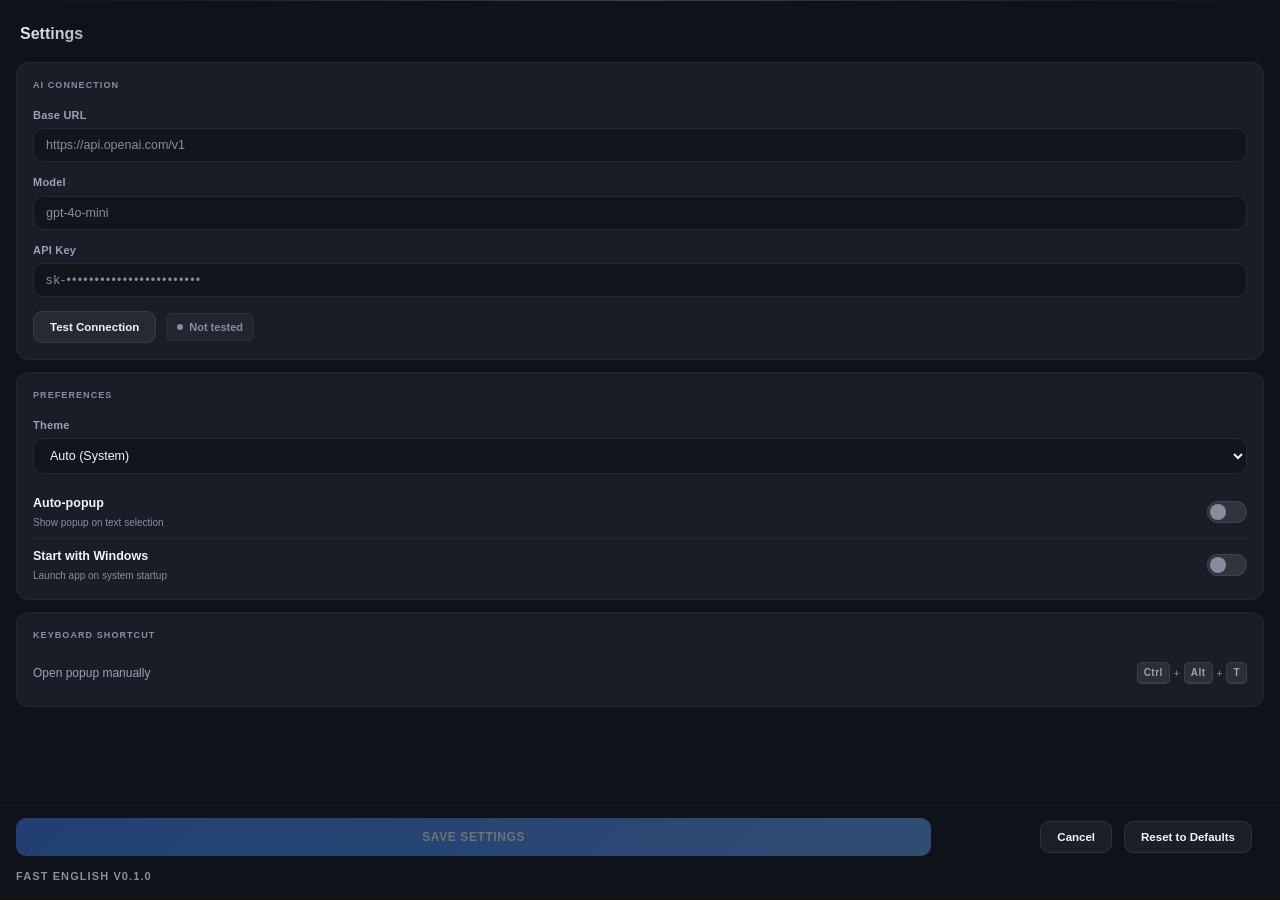
==== commit ef82092a: "refactor(ui): modularize popup.rs, inline processing/error, settings draft model Phase 01: Split pop" ====
--- a/assets/popup/settings.html
+++ b/assets/popup/settings.html
@@ -130,9 +130,12 @@
     <!-- Footer: Save + Version -->
     <div class="settings-footer">
       <div class="save-row">
-        <button class="btn-save" id="btn-save">Save Settings</button>
+        <button class="btn-save" id="btn-save" disabled>Save Settings</button>
+        <span class="dirty-indicator" id="dirty-indicator">Unsaved changes</span>
         <button class="btn-test" id="btn-cancel-settings">Cancel</button>
-        <button class="btn-test" id="btn-reset-settings">Reset to Defaults</button>
+        <span id="reset-area">
+          <button class="btn-test" id="btn-reset-settings">Reset to Defaults</button>
+        </span>
         <span class="save-feedback" id="save-feedback" aria-live="polite"></span>
       </div>
       <div class="label-upper" id="version-label">Fast English v0.1.0</div>
--- a/assets/popup/components.css
+++ b/assets/popup/components.css
@@ -193,7 +193,7 @@
 
 /* ---------- Label Uppercase ---------- */
 .label-upper {
-  font-size: 10px;
+  font-size: 11px;
   font-weight: 700;
   letter-spacing: 0.1em;
   text-transform: uppercase;
@@ -202,7 +202,7 @@
 
 /* ---------- Feedback Toast ---------- */
 .feedback-toast {
-  font-size: 10px;
+  font-size: 11px;
   font-weight: 600;
   opacity: 0;
   transition: opacity var(--transition-fast);
--- a/assets/popup/settings.css
+++ b/assets/popup/settings.css
@@ -334,12 +334,48 @@
 .btn-save:hover  { box-shadow: 0 6px 20px var(--primary-glow); transform: translateY(-1px); }
 .btn-save:active { transform: scale(0.97); }
 
-.save-feedback {
-  font-size: 11px;
-  font-weight: 600;
+/* ---------- Dirty Indicator ---------- */
+.dirty-indicator {
+  font-size: 10px;
+  font-weight: 600;
+  color: var(--warning, #fbbf2e);
   opacity: 0;
   transition: opacity var(--transition-fast);
   white-space: nowrap;
+  pointer-events: none;
+}
+.save-row.is-dirty .dirty-indicator { opacity: 1; }
+
+/* ---------- Save Button Disabled ---------- */
+.btn-save:disabled {
+  opacity: 0.4;
+  cursor: default;
+  pointer-events: none;
+  box-shadow: none;
+  transform: none;
+}
+
+/* ---------- Reset Confirmation Inline ---------- */
+.reset-confirm {
+  display: inline-flex;
+  align-items: center;
+  gap: 6px;
+  font-size: 11px;
+  color: var(--text-secondary);
+  white-space: nowrap;
+}
+
+.reset-confirm .btn-test {
+  font-size: 10px;
+  padding: 5px 10px;
+}
+
+.save-feedback {
+  font-size: 11px;
+  font-weight: 600;
+  opacity: 0;
+  transition: opacity var(--transition-fast);
+  white-space: nowrap;
 }
 .save-feedback.visible    { opacity: 1; }
 .save-feedback.ok   { color: var(--success); }
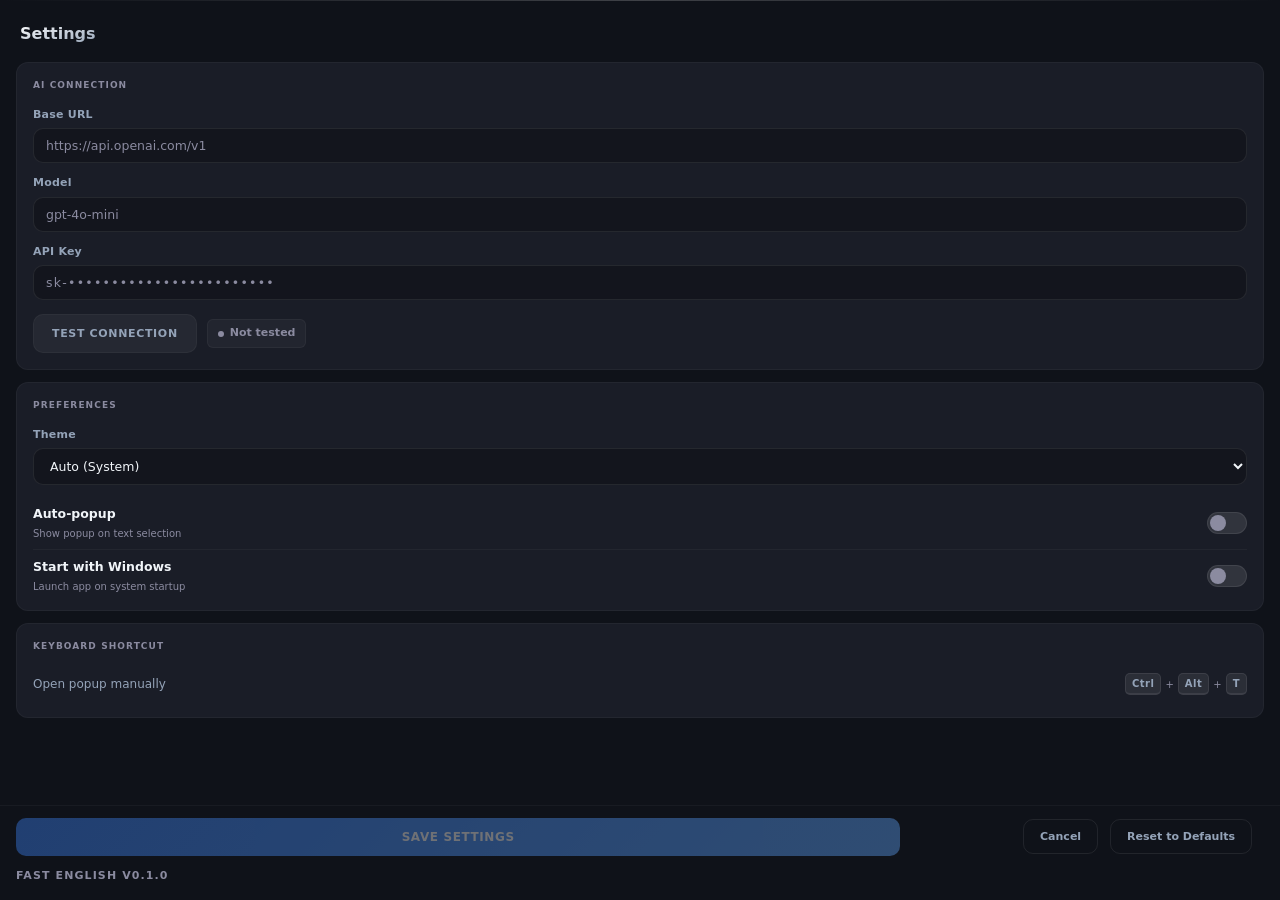
==== commit 8e033677: "fix(ui): drop remote webfont dependency for a system font stack The popup and settings documents fet" ====
--- a/assets/popup/settings.html
+++ b/assets/popup/settings.html
@@ -66,7 +66,7 @@
         </div>
 
         <div class="test-row">
-          <button class="btn-test" id="btn-test-connection">Test Connection</button>
+          <button class="btn btn--secondary" id="btn-test-connection">Test Connection</button>
           <div class="status-badge status-badge--idle" id="test-status-badge" role="status" aria-live="polite">
             <div class="status-dot status-dot--sm"></div>
             <span id="test-status-text">Not tested</span>
@@ -127,14 +127,13 @@
 
     </div><!-- /.settings-body -->
 
-    <!-- Footer: Save + Version -->
     <div class="settings-footer">
       <div class="save-row">
-        <button class="btn-save" id="btn-save" disabled>Save Settings</button>
+        <button class="btn btn--primary btn-save" id="btn-save" disabled>Save Settings</button>
         <span class="dirty-indicator" id="dirty-indicator">Unsaved changes</span>
-        <button class="btn-test" id="btn-cancel-settings">Cancel</button>
+        <button class="btn btn--ghost" id="btn-cancel-settings">Cancel</button>
         <span id="reset-area">
-          <button class="btn-test" id="btn-reset-settings">Reset to Defaults</button>
+          <button class="btn btn--ghost" id="btn-reset-settings">Reset to Defaults</button>
         </span>
         <span class="save-feedback" id="save-feedback" aria-live="polite"></span>
       </div>
--- a/assets/popup/tokens.css
+++ b/assets/popup/tokens.css
@@ -86,7 +86,7 @@
   --transition-slow: 400ms cubic-bezier(0.16, 1, 0.3, 1);
 
   /* Font */
-  --font-family:          'Plus Jakarta Sans', 'Segoe UI Variable', 'Segoe UI', -apple-system, sans-serif;
+  --font-family:          'Segoe UI Variable', 'Segoe UI', system-ui, -apple-system, sans-serif;
   --font-mono:            'Cascadia Code', 'Fira Code', 'Consolas', monospace;
   --font-size-xs:         9px;
   --font-size-sm:         11px;
--- a/assets/popup/base.css
+++ b/assets/popup/base.css
@@ -3,14 +3,6 @@
    Shared reset, fonts, scrollbar, and accessibility.
    Load order: tokens.css -> base.css -> popup/settings.css
    =================================================== */
-
-/* ---------- Font ---------- */
-@font-face {
-  font-family: 'Plus Jakarta Sans';
-  font-style: normal;
-  font-weight: 400 700;
-  src: local('Plus Jakarta Sans'), local('PlusJakartaSans');
-}
 
 /* ---------- Reset ---------- */
 *, *::before, *::after {
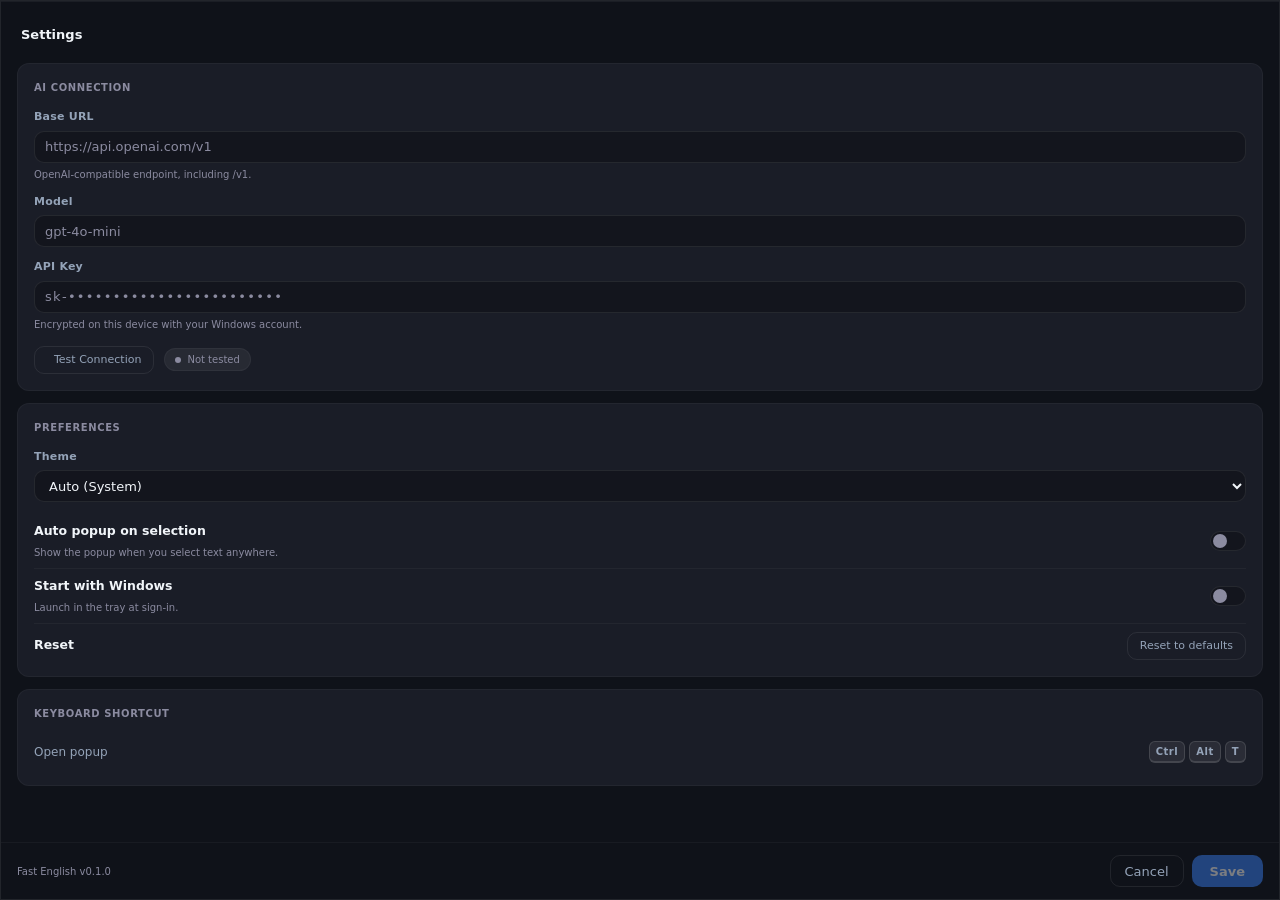
==== commit 78eb5ba5: "feat(ui): rebuild popup and settings interface to mockup fidelity Rebuilds the popup (editor, proces" ====
--- a/assets/popup/settings.html
+++ b/assets/popup/settings.html
@@ -17,6 +17,8 @@
     <!-- Header -->
     <div class="settings-header">
       <span class="settings-title">Settings</span>
+      <span class="dirty-dot" id="dirty-indicator" title="Unsaved changes"></span>
+      <span class="settings-header__spacer"></span>
       <button class="btn btn--icon" id="settings-close" aria-label="Close">
         <span data-icon-name="close" data-icon-size="14" data-icon-stroke="2.5"></span>
       </button>
@@ -39,6 +41,7 @@
             autocomplete="off"
             spellcheck="false"
           />
+          <div class="field-help">OpenAI-compatible endpoint, including /v1.</div>
         </div>
 
         <div class="field">
@@ -63,10 +66,13 @@
             autocomplete="new-password"
             spellcheck="false"
           />
+          <div class="field-help">Encrypted on this device with your Windows account.</div>
         </div>
 
         <div class="test-row">
-          <button class="btn btn--secondary" id="btn-test-connection">Test Connection</button>
+          <button class="btn btn--ghost btn--sm" id="btn-test-connection">
+            <span data-icon-name="plug" data-icon-size="13"></span>Test Connection
+          </button>
           <div class="status-badge status-badge--idle" id="test-status-badge" role="status" aria-live="polite">
             <div class="status-dot status-dot--sm"></div>
             <span id="test-status-text">Not tested</span>
@@ -89,8 +95,8 @@
 
         <div class="preference-row">
           <div class="preference-label">
-            <span class="preference-name">Auto-popup</span>
-            <span class="preference-hint">Show popup on text selection</span>
+            <span class="preference-name">Auto popup on selection</span>
+            <span class="preference-hint">Show the popup when you select text anywhere.</span>
           </div>
           <label class="toggle-switch">
             <input type="checkbox" id="toggle-auto-popup">
@@ -101,12 +107,17 @@
         <div class="preference-row">
           <div class="preference-label">
             <span class="preference-name">Start with Windows</span>
-            <span class="preference-hint">Launch app on system startup</span>
+            <span class="preference-hint">Launch in the tray at sign-in.</span>
           </div>
           <label class="toggle-switch">
             <input type="checkbox" id="toggle-auto-start">
             <span class="toggle-slider"></span>
           </label>
+        </div>
+
+        <div class="preference-row">
+          <span class="preference-name">Reset</span>
+          <span id="reset-area"></span>
         </div>
       </div>
 
@@ -114,12 +125,10 @@
       <div class="settings-section">
         <div class="section-title">Keyboard Shortcut</div>
         <div class="hotkey-row">
-          <span class="hotkey-label">Open popup manually</span>
+          <span class="hotkey-label">Open popup</span>
           <div class="hotkey-keys">
             <span class="kbd">Ctrl</span>
-            <span class="hotkey-plus">+</span>
             <span class="kbd">Alt</span>
-            <span class="hotkey-plus">+</span>
             <span class="kbd">T</span>
           </div>
         </div>
@@ -128,16 +137,11 @@
     </div><!-- /.settings-body -->
 
     <div class="settings-footer">
-      <div class="save-row">
-        <button class="btn btn--primary btn-save" id="btn-save" disabled>Save Settings</button>
-        <span class="dirty-indicator" id="dirty-indicator">Unsaved changes</span>
-        <button class="btn btn--ghost" id="btn-cancel-settings">Cancel</button>
-        <span id="reset-area">
-          <button class="btn btn--ghost" id="btn-reset-settings">Reset to Defaults</button>
-        </span>
-        <span class="save-feedback" id="save-feedback" aria-live="polite"></span>
-      </div>
-      <div class="label-upper" id="version-label">Fast English v0.1.0</div>
+      <span class="settings-version" id="version-label">Fast English v0.1.0</span>
+      <span class="save-feedback" id="save-feedback" aria-live="polite"></span>
+      <span class="settings-footer__spacer"></span>
+      <button class="btn btn--ghost" id="btn-cancel-settings">Cancel</button>
+      <button class="btn btn--primary" id="btn-save" disabled>Save</button>
     </div>
 
   </div><!-- /.settings-container -->
--- a/assets/popup/tokens.css
+++ b/assets/popup/tokens.css
@@ -46,6 +46,7 @@
   --color-error-surface:   rgba(239, 68, 68, 0.12);
   --color-warning:         #F59E0B;
   --color-warning-surface: rgba(245, 158, 11, 0.12);
+  --color-info: #38BDF8; --color-info-surface: rgba(56,189,248,0.12);
 
   /* Color: Tool Accents */
   --color-tool-blue-bg:   rgba(59, 130, 246, 0.10);
@@ -56,6 +57,11 @@
   --color-tool-purple-fg: #C084FC;
   --color-tool-amber-bg:  rgba(245, 158, 11, 0.10);
   --color-tool-amber-fg:  #FBBF24;
+  --color-diff-ins-bg: rgba(34,197,94,0.14); --color-diff-ins-fg: #86EFAC; --color-diff-del-bg: rgba(239,68,68,0.12); --color-diff-del-fg: #FCA5A5;
+  --color-kbd-bg: rgba(255,255,255,0.07); --color-kbd-border: rgba(255,255,255,0.12); --color-kbd-fg: var(--color-text-secondary);
+  --color-skeleton-base: rgba(255,255,255,0.05); --color-skeleton-sheen: rgba(255,255,255,0.10);
+  --focus-ring: 0 0 0 2px var(--color-surface-base), 0 0 0 4px var(--color-primary-default);
+  --focus-ring-inset: inset 0 0 0 2px var(--color-primary-default);
 
   /* Spacing */
   --spacing-xs:      4px;
@@ -88,7 +94,7 @@
   /* Font */
   --font-family:          'Segoe UI Variable', 'Segoe UI', system-ui, -apple-system, sans-serif;
   --font-mono:            'Cascadia Code', 'Fira Code', 'Consolas', monospace;
-  --font-size-xs:         9px;
+  --font-size-xs:         10px;
   --font-size-sm:         11px;
   --font-size-base:       13px;
   --font-size-md:         14px;
@@ -192,6 +198,7 @@
   --color-tool-purple-fg: #7C3AED;
   --color-tool-amber-bg:  rgba(217, 119, 6, 0.08);
   --color-tool-amber-fg:  #D97706;
+  --color-info: #0284C7; --color-info-surface: rgba(2,132,199,0.10); --color-diff-ins-bg: rgba(22,163,74,0.12); --color-diff-ins-fg: #15803D; --color-diff-del-bg: rgba(220,38,38,0.10); --color-diff-del-fg: #B91C1C; --color-kbd-bg: rgba(0,0,0,0.05); --color-kbd-border: rgba(0,0,0,0.10); --color-kbd-fg: var(--color-text-secondary); --color-skeleton-base: rgba(0,0,0,0.05); --color-skeleton-sheen: rgba(0,0,0,0.09);
 
   /* Backward compat aliases for light theme */
   --surface:          var(--color-surface-card);
@@ -219,3 +226,12 @@
   --tool-amber-bg:    var(--color-tool-amber-bg);
   --tool-amber-fg:    var(--color-tool-amber-fg);
 }
+
+/* ── Reduced motion baseline (applies app-wide) ── */
+@media (prefers-reduced-motion: reduce) {
+  :root {
+    --transition-fast: 0ms;
+    --transition-base: 0ms;
+    --transition-slow: 0ms;
+  }
+}
--- a/assets/popup/base.css
+++ b/assets/popup/base.css
@@ -9,6 +9,15 @@
   box-sizing: border-box;
   margin: 0;
   padding: 0;
+}
+
+/* The `hidden` attribute only carries the user-agent's `display: none`, which
+   any author rule outranks. Several layout rules set `display` on whole
+   families of elements — `.editor-card` in fill-window mode is one — and each
+   of those silently un-hid every hidden member. Restating the rule here as an
+   author declaration keeps `hidden` meaning hidden. */
+[hidden] {
+  display: none !important;
 }
 
 /* ---------- Base Layout ---------- */
@@ -35,8 +44,15 @@
 
 /* ---------- Accessibility: Focus ---------- */
 :focus-visible {
-  outline: 2px solid var(--primary);
-  outline-offset: 2px;
+  outline: none;
+  box-shadow: var(--focus-ring);
+}
+
+@media (forced-colors: active) {
+  :focus-visible {
+    outline: 2px solid Highlight;
+    outline-offset: 2px;
+  }
 }
 
 /* ---------- Theme Fallback ---------- */
--- a/assets/popup/components.css
+++ b/assets/popup/components.css
@@ -15,145 +15,117 @@
   font-family: inherit;
   font-weight: 600;
   cursor: pointer;
-  transition: all var(--transition-base);
+  transition: background var(--transition-fast), color var(--transition-fast), border-color var(--transition-fast), box-shadow var(--transition-fast);
   outline: none;
+  min-height: 32px;
 }
 
 .btn:focus-visible {
-  outline: 2px solid var(--primary);
-  outline-offset: 2px;
-}
-
-.btn:active {
-  transform: scale(0.97);
+  outline: none;
+  box-shadow: var(--focus-ring);
+}
+
+.btn:disabled {
+  opacity: 0.45;
+  cursor: default;
+  pointer-events: none;
+}
+
+.btn svg {
+  width: 13px;
+  height: 13px;
 }
 
 /* ---------- Button Variants ---------- */
 .btn--primary {
-  background: var(--primary-gradient);
-  box-shadow: 0 4px 15px var(--primary-glow);
-  color: white;
-  font-size: 11px;
-  font-weight: 700;
-  letter-spacing: 0.06em;
-  text-transform: uppercase;
-  padding: 12px 14px;
+  background: var(--color-primary-default);
+  color: var(--color-text-on-primary);
+  font-size: var(--font-size-base);
+  font-weight: var(--font-weight-semibold);
+  padding: 0 18px;
+  border: none;
+  border-radius: var(--radius-md);
 }
 
 .btn--primary:hover {
-  box-shadow: 0 6px 20px var(--primary-glow);
-  transform: translateY(-1px);
+  background: var(--color-primary-hover);
+  box-shadow: var(--shadow-glow);
 }
 
 .btn--primary:active {
-  transform: scale(0.97);
-}
-
+  background: var(--color-primary-active);
+}
+
+.btn--primary:focus-visible {
+  box-shadow: var(--focus-ring), 0 4px 12px var(--color-primary-glow);
+}
+
+.btn--ghost,
 .btn--secondary {
-  background: rgba(255, 255, 255, 0.05);
-  border: 1px solid var(--border-subtle);
-  color: var(--text-secondary);
-  font-size: 11px;
-  font-weight: 700;
-  letter-spacing: 0.06em;
-  text-transform: uppercase;
-  padding: 12px 18px;
-}
-
+  background: transparent;
+  border: 1px solid var(--color-border-default);
+  color: var(--color-text-secondary);
+  font-size: var(--font-size-base);
+  font-weight: var(--font-weight-medium);
+  padding: 0 14px;
+  border-radius: var(--radius-md);
+  gap: 7px;
+}
+
+.btn--ghost:hover,
 .btn--secondary:hover {
-  background: rgba(255, 255, 255, 0.1);
-  color: var(--text-primary);
-}
-
-.btn--ghost {
-  background: none;
-  border: 1px solid var(--border);
-  color: var(--text-secondary);
-  font-size: 11px;
-  font-weight: 600;
-  padding: 10px 16px;
-}
-
-.btn--ghost:hover {
-  background: rgba(255, 255, 255, 0.05);
-  color: var(--text-primary);
+  background: var(--color-surface-hover);
+  color: var(--color-text-primary);
+}
+
+.btn--ghost:active,
+.btn--secondary:active {
+  transform: scale(0.96) translateY(0);
+}
+
+.btn--sm {
+  min-height: 28px;
+  padding: 0 12px;
+  font-size: var(--font-size-sm);
 }
 
 /* ---------- Icon Buttons ---------- */
 .btn--icon {
-  background: none;
-  border: none;
-  color: var(--text-muted);
+  background: transparent;
+  border: none;
+  color: var(--color-text-secondary);
   width: 32px;
   height: 32px;
-  border-radius: 50%;
+  border-radius: var(--radius-sm);
   padding: 0;
   flex-shrink: 0;
+  transition: background var(--transition-fast), color var(--transition-fast);
 }
 
 .btn--icon:hover {
-  background: rgba(255, 255, 255, 0.1);
-  color: var(--text-primary);
-}
-
-.btn--icon:active {
-  transform: scale(0.92);
-}
-
-/* Icon button with text (back button pattern) */
-.btn--icon-text {
-  background: none;
-  border: none;
-  color: var(--text-secondary);
-  display: flex;
-  align-items: center;
+  background: var(--color-surface-hover);
+  color: var(--color-text-primary);
+}
+
+.btn--icon svg {
+  width: 15px;
+  height: 15px;
+}
+
+/* Back button pattern (icon + text). */
+.btn--back {
+  background: transparent;
+  border: none;
+  color: var(--color-text-secondary);
   gap: 6px;
-  padding: 4px 8px 4px 4px;
-  border-radius: 8px;
-  font-size: 12px;
-  font-weight: 600;
-}
-
-.btn--icon-text:hover {
-  background: rgba(255, 255, 255, 0.07);
-  color: var(--text-primary);
-}
-
-.btn--icon-text:active {
-  transform: scale(0.96);
-}
-
-/* ---------- Textarea Base ---------- */
-.textarea {
-  width: 100%;
-  background: rgba(0, 0, 0, 0.25);
-  border: 1px solid var(--border-subtle);
-  border-radius: 12px;
-  color: var(--text-secondary);
-  font-family: inherit;
-  font-size: 12.5px;
-  line-height: 1.6;
-  padding: 12px 14px;
-  outline: none;
-  resize: vertical;
-  transition: border-color var(--transition-fast), box-shadow var(--transition-fast), background var(--transition-fast);
-}
-
-.textarea:focus {
-  border-color: var(--primary);
-  box-shadow: 0 0 0 2px rgba(59, 130, 246, 0.2);
-  background: rgba(255, 255, 255, 0.03);
-}
-
-.textarea--readonly {
-  color: var(--text-primary);
-  resize: none;
-  cursor: default;
-}
-
-.textarea--highlighted {
-  border-color: rgba(59, 130, 246, 0.2);
-  color: var(--text-primary);
+  padding: 4px 6px;
+  border-radius: var(--radius-sm);
+  font-size: var(--font-size-base);
+}
+
+.btn--back:hover {
+  background: var(--color-surface-hover);
+  color: var(--color-text-primary);
 }
 
 /* ---------- Status Dot ---------- */
@@ -191,18 +163,9 @@
   background: var(--warning);
 }
 
-/* ---------- Label Uppercase ---------- */
-.label-upper {
-  font-size: 11px;
-  font-weight: 700;
-  letter-spacing: 0.1em;
-  text-transform: uppercase;
-  color: var(--text-muted);
-}
-
 /* ---------- Feedback Toast ---------- */
 .feedback-toast {
-  font-size: 11px;
+  font-size: var(--font-size-sm);
   font-weight: 600;
   opacity: 0;
   transition: opacity var(--transition-fast);
@@ -223,19 +186,49 @@
   color: var(--error);
 }
 
-/* ---------- Header (Draggable) ---------- */
-.header {
-  display: flex;
+/* ---------- Tool Tag ---------- */
+.tool-tag {
+  display: inline-flex;
   align-items: center;
-  justify-content: space-between;
-  padding: 18px 20px 14px;
-  cursor: grab;
-}
-
-.header:active {
-  cursor: grabbing;
-}
-
-.header--tight {
-  padding: 14px 20px 10px;
-}
+  font-size: var(--font-size-xs);
+  font-weight: var(--font-weight-medium);
+  padding: 2px 10px;
+  border-radius: var(--radius-full);
+  max-width: 220px;
+  min-width: 0;
+  overflow: hidden;
+  text-overflow: ellipsis;
+  white-space: nowrap;
+}
+
+.tool-tag--blue { background: var(--color-tool-blue-bg); color: var(--color-tool-blue-fg); }
+.tool-tag--green { background: var(--color-tool-green-bg); color: var(--color-tool-green-fg); }
+.tool-tag--purple { background: var(--color-tool-purple-bg); color: var(--color-tool-purple-fg); }
+.tool-tag--amber { background: var(--color-tool-amber-bg); color: var(--color-tool-amber-fg); }
+.tool-tag--neutral { background: var(--color-surface-elevated); color: var(--color-text-secondary); }
+
+/* ---------- Screen-reader-only utility ---------- */
+.sr-only {
+  position: absolute;
+  width: 1px;
+  height: 1px;
+  clip-path: inset(50%);
+  overflow: hidden;
+  white-space: nowrap;
+}
+
+/* ---------- Keyboard Hint Chip ---------- */
+.kbd {
+  display: inline-flex;
+  align-items: center;
+  background: var(--color-kbd-bg);
+  border: 1px solid var(--color-kbd-border);
+  border-bottom-width: 2px;
+  border-radius: var(--radius-sm);
+  color: var(--color-kbd-fg);
+  font-family: inherit;
+  font-size: var(--font-size-xs);
+  font-weight: var(--font-weight-bold);
+  letter-spacing: 0.05em;
+  padding: 2px 6px;
+}
--- a/assets/popup/settings.css
+++ b/assets/popup/settings.css
@@ -12,10 +12,12 @@
 
 /* ---------- Settings Container ---------- */
 .settings-container {
-  background: var(--mica-bg);
-  border: none;
+  background: var(--color-surface-base);
+  border: 1px solid var(--color-border-default);
   border-radius: 0;
-  box-shadow: var(--shadow-popup);
+  box-shadow: 
+    inset 0 1px 0 0 rgba(255, 255, 255, 0.05),
+    var(--shadow-popup);
   position: relative;
   overflow: hidden;
   display: flex;
@@ -24,13 +26,10 @@
   height: 100%;
 }
 
-.settings-container::before {
-  content: "";
-  position: absolute;
-  top: 0; left: 0; right: 0; height: 1px;
-  background: linear-gradient(90deg, transparent, rgba(255, 255, 255, 0.2), transparent);
-  pointer-events: none;
-  z-index: 1;
+:root[data-theme="light"] .settings-container {
+  box-shadow:
+    inset 0 1px 0 0 rgba(255, 255, 255, 0.6),
+    var(--shadow-popup);
 }
 
 @keyframes slideIn {
@@ -48,13 +47,23 @@
 }
 
 .settings-title {
-  color: var(--text-primary);
-  font-size: 16px;
-  font-weight: 700;
-  background: linear-gradient(to bottom right, #fff, #94a3b8);
-  -webkit-background-clip: text;
-  -webkit-text-fill-color: transparent;
-  background-clip: text;
+  font-size: var(--font-size-base);
+  font-weight: var(--font-weight-semibold);
+  color: var(--color-text-primary);
+}
+
+.dirty-dot {
+  width: 6px;
+  height: 6px;
+  border-radius: 50%;
+  background: var(--color-warning);
+  margin-left: 8px;
+  opacity: 0;
+  transition: opacity var(--transition-fast);
+}
+
+.settings-header__spacer {
+  flex: 1;
 }
 
 /* ---------- Scrollable Body ---------- */
@@ -78,11 +87,11 @@
 }
 
 .section-title {
-  font-size: 9px;
-  font-weight: 700;
-  letter-spacing: 0.12em;
+  font-size: var(--font-size-xs);
+  font-weight: var(--font-weight-semibold);
+  letter-spacing: .06em;
   text-transform: uppercase;
-  color: var(--text-muted);
+  color: var(--color-text-muted);
   margin-bottom: 14px;
 }
 
@@ -94,7 +103,7 @@
 
 .field-label {
   display: block;
-  font-size: 11px;
+  font-size: var(--font-size-sm);
   font-weight: 600;
   color: var(--text-secondary);
   margin-bottom: 5px;
@@ -103,21 +112,36 @@
 
 .field-input {
   width: 100%;
-  background: rgba(0,0,0,0.25);
-  border: 1px solid var(--border);
-  border-radius: var(--radius-input);
-  color: var(--text-primary);
+  background: var(--color-surface-input);
+  border: 1px solid var(--color-border-default);
+  border-radius: var(--radius-md);
+  color: var(--color-text-primary);
   font-family: inherit;
-  font-size: 12.5px;
-  padding: 9px 12px;
+  font-size: var(--font-size-base);
+  min-height: 32px;
+  padding: 6px 10px;
   outline: none;
-  transition: border-color var(--transition-fast), box-shadow var(--transition-fast), background var(--transition-fast);
-}
-.field-input:hover  { border-color: rgba(255,255,255,0.2); background: rgba(0,0,0,0.3); }
-.field-input:focus  { border-color: var(--primary); box-shadow: 0 0 0 2px rgba(59,130,246,0.2); }
+  transition: all var(--transition-base);
+}
+.field-input:hover  { border-color: var(--color-border-strong); background: var(--color-surface-hover); }
+.field-input:focus  {
+  border-color: var(--color-primary-default);
+  background: rgba(255, 255, 255, 0.02);
+  box-shadow: var(--focus-ring-inset);
+}
+:root[data-theme="light"] .field-input:focus {
+  background: var(--color-surface-card);
+}
 .field-input::placeholder { color: var(--text-muted); }
 .field-input[type="password"] { letter-spacing: 0.1em; }
 
+.field-help {
+  font-size: var(--font-size-xs);
+  color: var(--color-text-muted);
+  margin-top: 4px;
+  line-height: var(--line-height-base);
+}
+
 /* ---------- Test Connection Row ---------- */
 .test-row {
   display: flex;
@@ -126,44 +150,30 @@
   margin-top: 14px;
 }
 
-.btn-test {
-  background: rgba(255,255,255,0.06);
-  border: 1px solid var(--border);
-  border-radius: 9px;
-  color: var(--text-primary);
-  font-family: inherit;
-  font-size: 11.5px;
-  font-weight: 600;
-  padding: 9px 16px;
-  cursor: pointer;
-  transition: all var(--transition-fast);
-  white-space: nowrap;
-}
-.btn-test:hover  { background: rgba(255,255,255,0.1); border-color: rgba(255,255,255,0.2); }
-.btn-test:active { transform: scale(0.97); }
+/* Standard btn classes are used for action buttons */
 
 /* Test status badge */
 .status-badge {
   display: inline-flex;
   align-items: center;
   gap: 6px;
-  font-size: 11px;
-  font-weight: 600;
-  padding: 5px 10px;
-  border-radius: 6px;
+  font-size: var(--font-size-xs);
+  font-weight: var(--font-weight-medium);
+  padding: 3px 10px;
+  border-radius: var(--radius-full);
   transition: all var(--transition-fast);
 }
 
 .status-badge--idle {
-  background: rgba(255,255,255,0.04);
-  color: var(--text-muted);
-  border: 1px solid var(--border-subtle);
+  background: var(--color-surface-hover);
+  color: var(--color-text-muted);
+  border: 1px solid var(--color-border-subtle);
 }
 
 .status-badge--testing {
-  background: rgba(251,188,46,0.1);
-  color: var(--warning);
-  border: 1px solid rgba(251,188,46,0.2);
+  background: var(--color-info-surface);
+  color: var(--color-info);
+  border: 1px solid var(--color-info-surface);
 }
 
 .status-badge--success {
@@ -179,8 +189,12 @@
 }
 
 .status-badge--idle    .status-dot { background: var(--text-muted); }
-.status-badge--testing .status-dot { background: var(--warning); }
-.status-badge--success .status-dot { background: var(--success); }
+.status-badge--testing .status-dot { background: var(--color-info); animation: pulse 2s ease-in-out infinite; }
+.status-badge--success .status-dot {
+  background: var(--success)
+    url("data:image/svg+xml,%3Csvg xmlns='http://www.w3.org/2000/svg' viewBox='0 0 24 24' fill='none' stroke='white' stroke-width='4' stroke-linecap='round' stroke-linejoin='round'%3E%3Cpath d='m5 13 4 4L19 7'/%3E%3C/svg%3E")
+    center / 60% no-repeat;
+}
 .status-badge--failure .status-dot { background: var(--error); }
 
 /* ---------- Toggle Switch ---------- */
@@ -207,16 +221,17 @@
 }
 
 .preference-hint {
-  font-size: 10px;
+  font-size: var(--font-size-xs);
   color: var(--text-muted);
+  margin-top: 2px;
 }
 
 /* Toggle */
 .toggle-switch {
   position: relative;
   display: inline-block;
-  width: 40px;
-  height: 22px;
+  width: 36px;
+  height: 20px;
   flex-shrink: 0;
 }
 
@@ -231,37 +246,36 @@
   position: absolute;
   cursor: pointer;
   inset: 0;
-  background: rgba(255,255,255,0.1);
-  border: 1px solid var(--border);
+  background: var(--color-surface-input);
+  border: 1px solid var(--color-border-default);
   border-radius: 11px;
-  transition: background var(--transition-base), border-color var(--transition-base);
+  transition: all var(--transition-base);
 }
 
 .toggle-slider::before {
   content: "";
   position: absolute;
-  width: 16px;
-  height: 16px;
+  width: 14px;
+  height: 14px;
   left: 2px;
-  top: 50%;
-  transform: translateY(-50%);
-  background: var(--text-muted);
+  top: 2px;
+  background: var(--color-text-muted);
   border-radius: 50%;
   transition: transform var(--transition-base), background var(--transition-base);
 }
 
 .toggle-switch input:checked + .toggle-slider {
-  background: rgba(59,130,246,0.35);
-  border-color: var(--primary);
+  background: var(--color-primary-surface);
+  border-color: var(--color-primary-default);
 }
 
 .toggle-switch input:checked + .toggle-slider::before {
-  transform: translateX(18px) translateY(-50%);
-  background: var(--primary-light);
+  transform: translateX(16px);
+  background: var(--color-primary-hover);
 }
 
 .toggle-switch input:focus + .toggle-slider {
-  box-shadow: 0 0 0 2px rgba(59,130,246,0.25);
+  box-shadow: var(--focus-ring);
 }
 
 /* ---------- Hotkey Badge ---------- */
@@ -283,95 +297,40 @@
   align-items: center;
 }
 
-.kbd {
-  background: rgba(255,255,255,0.08);
-  border: 1px solid var(--border);
-  border-bottom-width: 2px;
-  border-radius: 5px;
-  font-size: 10px;
-  font-weight: 700;
-  color: var(--text-secondary);
-  padding: 2px 6px;
-  font-family: inherit;
-  letter-spacing: 0.05em;
-}
-
-.hotkey-plus {
-  font-size: 10px;
-  color: var(--text-muted);
-}
-
-/* ---------- Save Button + Footer ---------- */
+/* ---------- Footer ---------- */
 .settings-footer {
-  padding: 12px 16px 16px;
-  border-top: 1px solid var(--border-subtle);
+  border-top: 1px solid var(--color-border-subtle);
+  padding: var(--spacing-md) var(--spacing-lg);
+  display: flex;
+  align-items: center;
+  gap: var(--spacing-sm);
   flex-shrink: 0;
 }
 
-.save-row {
-  display: flex;
-  align-items: center;
-  gap: 12px;
-  margin-bottom: 12px;
-}
-
-.btn-save {
+.settings-version {
+  font-size: var(--font-size-xs);
+  color: var(--color-text-muted);
+}
+
+.settings-footer__spacer {
   flex: 1;
-  background: var(--primary-gradient);
-  box-shadow: 0 4px 15px var(--primary-glow);
-  border: none;
-  border-radius: var(--radius-btn);
-  color: white;
-  font-family: inherit;
-  font-size: 12px;
-  font-weight: 700;
-  letter-spacing: 0.05em;
-  text-transform: uppercase;
-  padding: 12px;
-  cursor: pointer;
-  transition: all var(--transition-base);
-}
-.btn-save:hover  { box-shadow: 0 6px 20px var(--primary-glow); transform: translateY(-1px); }
-.btn-save:active { transform: scale(0.97); }
+}
 
 /* ---------- Dirty Indicator ---------- */
-.dirty-indicator {
-  font-size: 10px;
-  font-weight: 600;
-  color: var(--warning, #fbbf2e);
-  opacity: 0;
-  transition: opacity var(--transition-fast);
-  white-space: nowrap;
-  pointer-events: none;
-}
-.save-row.is-dirty .dirty-indicator { opacity: 1; }
-
-/* ---------- Save Button Disabled ---------- */
-.btn-save:disabled {
-  opacity: 0.4;
-  cursor: default;
-  pointer-events: none;
-  box-shadow: none;
-  transform: none;
-}
+#settings-root.is-dirty #dirty-indicator { opacity: 1; }
 
 /* ---------- Reset Confirmation Inline ---------- */
 .reset-confirm {
   display: inline-flex;
   align-items: center;
-  gap: 6px;
-  font-size: 11px;
-  color: var(--text-secondary);
+  gap: var(--spacing-sm);
+  font-size: var(--font-size-sm);
+  color: var(--color-text-secondary);
   white-space: nowrap;
 }
 
-.reset-confirm .btn-test {
-  font-size: 10px;
-  padding: 5px 10px;
-}
-
 .save-feedback {
-  font-size: 11px;
+  font-size: var(--font-size-sm);
   font-weight: 600;
   opacity: 0;
   transition: opacity var(--transition-fast);
